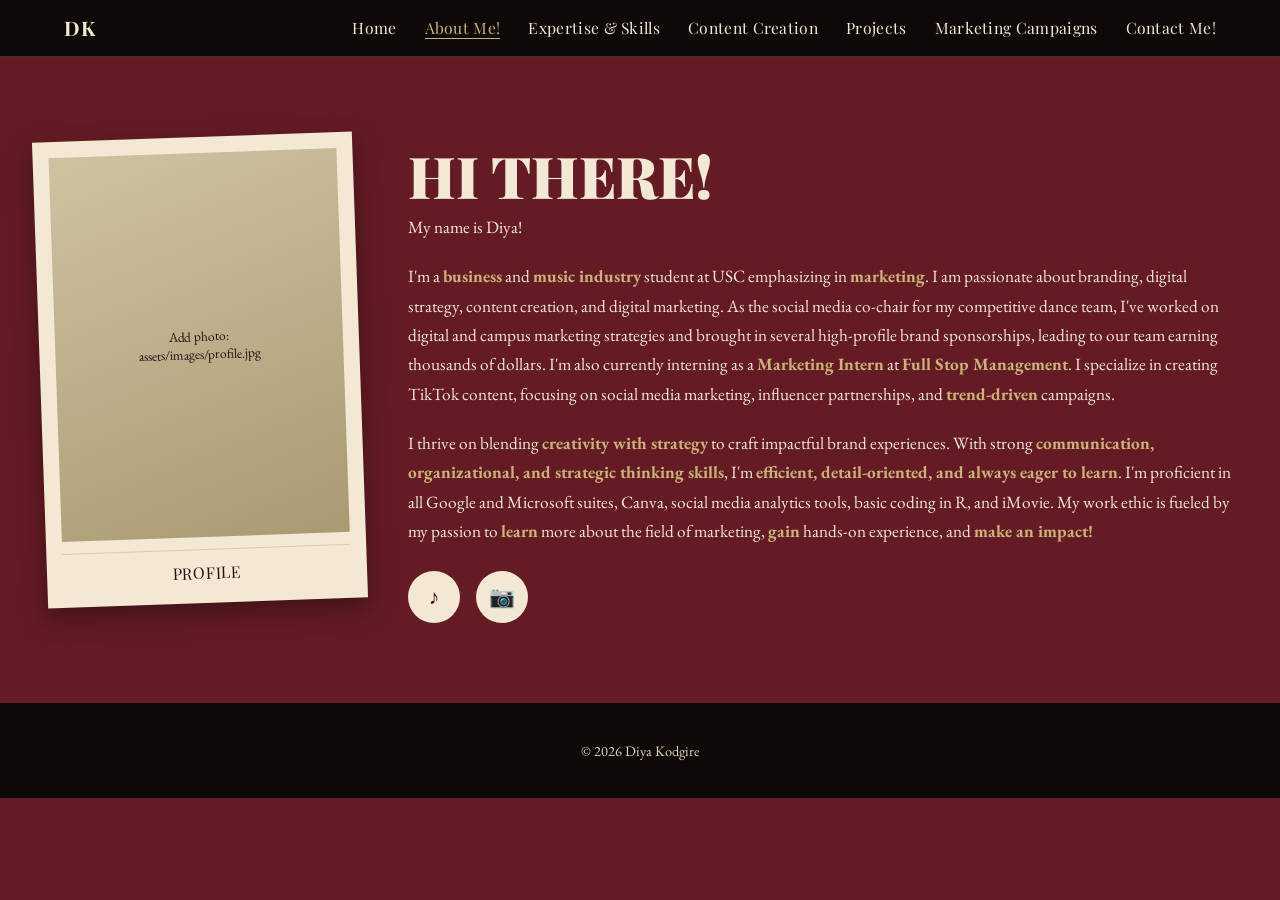
==== about.html @ 2db3b643 "Restructure into a multi-page site with a landing page and nav bar Splits the single scrolling page " ====
<!DOCTYPE html>
<html lang="en">
<head>
<meta charset="UTF-8" />
<meta name="viewport" content="width=device-width, initial-scale=1.0" />
<title>About Me! | Diya Kodgire</title>
<meta name="description" content="About Diya Kodgire — business and music industry student, marketing intern, and content creator." />
<link rel="preconnect" href="https://fonts.googleapis.com" />
<link rel="preconnect" href="https://fonts.gstatic.com" crossorigin />
<link href="https://fonts.googleapis.com/css2?family=Playfair+Display:wght@500;700;900&family=EB+Garamond:ital,wght@0,400;0,600;1,400&family=Caveat:wght@600;700&family=Special+Elite&display=swap" rel="stylesheet" />
<link rel="stylesheet" href="assets/css/style.css" />
</head>
<body>

<header class="navbar">
  <nav class="nav-inner">
    <a class="nav-brand" href="index.html">DK</a>
    <button class="nav-toggle" id="navToggle" aria-label="Toggle navigation" aria-expanded="false">
      <span></span><span></span><span></span>
    </button>
    <ul class="nav-links" id="navLinks">
      <li><a href="index.html">Home</a></li>
      <li><a href="about.html">About Me!</a></li>
      <li><a href="skills.html">Expertise &amp; Skills</a></li>
      <li><a href="content-creation.html">Content Creation</a></li>
      <li><a href="projects.html">Projects</a></li>
      <li><a href="marketing-campaigns.html">Marketing Campaigns</a></li>
      <li><a href="contact.html">Contact Me!</a></li>
    </ul>
  </nav>
</header>

<main>
  <section class="section about">
    <div class="about-grid">
      <figure class="polaroid">
        <div class="polaroid-photo placeholder-photo" data-placeholder="profile.jpg">
          <span>Add photo:<br>assets/images/profile.jpg</span>
        </div>
        <figcaption>PROFILE</figcaption>
      </figure>

      <div class="about-copy">
        <h2 class="display-heading">HI THERE!</h2>
        <p class="about-name">My name is Diya!</p>

        <p>I'm a <strong>business</strong> and <strong>music industry</strong> student at USC emphasizing in
          <strong>marketing</strong>. I am passionate about branding, digital strategy, content creation, and
          digital marketing. As the social media co-chair for my competitive dance team, I've worked on digital
          and campus marketing strategies and brought in several high-profile brand sponsorships, leading to our
          team earning thousands of dollars. I'm also currently interning as a <strong>Marketing Intern</strong>
          at <strong>Full Stop Management</strong>. I specialize in creating TikTok content, focusing on social
          media marketing, influencer partnerships, and <strong>trend-driven</strong> campaigns.</p>

        <p>I thrive on blending <strong>creativity with strategy</strong> to craft impactful brand experiences.
          With strong <strong>communication, organizational, and strategic thinking skills</strong>, I'm
          <strong>efficient, detail-oriented, and always eager to learn</strong>. I'm proficient in all Google
          and Microsoft suites, Canva, social media analytics tools, basic coding in R, and iMovie. My work
          ethic is fueled by my passion to <strong>learn</strong> more about the field of marketing,
          <strong>gain</strong> hands-on experience, and <strong>make an impact!</strong></p>

        <div class="about-icons">
          <span class="icon-circle" title="Music">&#9834;</span>
          <span class="icon-circle" title="Photography">&#128247;</span>
        </div>
      </div>
    </div>
  </section>
</main>

<footer class="site-footer">
  <p>&copy; <span id="year"></span> Diya Kodgire</p>
</footer>

<script src="assets/js/main.js"></script>
</body>
</html>
---- assets/css/style.css ----
/* ---------- Design tokens ---------- */
:root {
  --maroon-deep: #4a1017;
  --maroon: #641b24;
  --maroon-light: #7a2733;
  --cream: #f2e8d4;
  --cream-dim: #e2d5b8;
  --paper: #ece3cf;
  --paper-dark: #d8cbaa;
  --ink: #241210;
  --gold: #cbb27a;

  --font-display: 'Playfair Display', Georgia, serif;
  --font-body: 'EB Garamond', Georgia, serif;
  --font-script: 'Caveat', cursive;
  --font-mono: 'Special Elite', monospace;
}

* { box-sizing: border-box; }
html { scroll-behavior: smooth; }

body {
  margin: 0;
  font-family: var(--font-body);
  color: var(--cream);
  background: var(--maroon);
}

img { max-width: 100%; display: block; }

/* ---------- Navbar ---------- */
.navbar {
  position: sticky;
  top: 0;
  z-index: 100;
  background: #0d0908;
  border-bottom: 1px solid rgba(203, 178, 122, 0.25);
}

.nav-inner {
  max-width: 1200px;
  margin: 0 auto;
  padding: 0.9rem 1.5rem;
  display: flex;
  align-items: center;
  justify-content: space-between;
}

.nav-brand {
  font-family: var(--font-display);
  font-weight: 700;
  color: var(--cream);
  text-decoration: none;
  font-size: 1.25rem;
  letter-spacing: 0.05em;
}

.nav-links {
  list-style: none;
  display: flex;
  gap: 1.75rem;
  margin: 0;
  padding: 0;
}

.nav-links a {
  color: var(--cream);
  text-decoration: none;
  font-family: var(--font-display);
  font-size: 0.98rem;
  letter-spacing: 0.02em;
  transition: color 0.2s ease;
}

.nav-links a:hover { color: var(--gold); }

.nav-links a.active {
  color: var(--gold);
  border-bottom: 1px solid var(--gold);
}

.nav-toggle {
  display: none;
  flex-direction: column;
  gap: 5px;
  background: none;
  border: none;
  cursor: pointer;
  padding: 0.5rem;
}

.nav-toggle span {
  width: 24px;
  height: 2px;
  background: var(--cream);
  display: block;
}

/* ---------- Sections ---------- */
.section {
  padding: 5rem 1.5rem;
}

.section-heading {
  font-family: var(--font-display);
  font-weight: 700;
  font-size: clamp(1.8rem, 3vw, 2.6rem);
  margin-bottom: 0.5rem;
}

.section-note {
  font-style: italic;
  opacity: 0.75;
  max-width: 640px;
  margin: 0 0 2.5rem;
}

.section-heading.center {
  text-align: center;
  max-width: 1100px;
  margin-left: auto;
  margin-right: auto;
}

/* ---------- Hero ---------- */
.hero {
  min-height: 90vh;
  display: flex;
  align-items: center;
  justify-content: center;
  text-align: center;
  background:
    radial-gradient(ellipse at center, rgba(255,255,255,0.04), transparent 60%),
    linear-gradient(160deg, var(--maroon-light), var(--maroon-deep));
}

.hero--landing {
  min-height: 70vh;
}

.hero-title {
  font-family: var(--font-display);
  font-weight: 900;
  font-size: clamp(3rem, 9vw, 7rem);
  margin: 0;
  color: var(--cream);
  text-shadow: 3px 3px 0 rgba(0,0,0,0.35);
}

.hero-subtitle {
  font-family: var(--font-display);
  letter-spacing: 0.18em;
  text-transform: uppercase;
  font-size: clamp(0.85rem, 1.6vw, 1.3rem);
  margin: 1rem 0 0;
  color: var(--cream-dim);
}

.hero-stamp {
  font-family: var(--font-script);
  font-size: clamp(2.5rem, 6vw, 4.5rem);
  color: var(--maroon);
  -webkit-text-stroke: 1.5px var(--cream);
  margin: 1.5rem 0 0;
  transform: rotate(-2deg);
}

/* ---------- Explore (landing page nav grid) ---------- */
.explore {
  background: var(--maroon-deep);
}

.explore-grid {
  max-width: 1100px;
  margin: 2.5rem auto 0;
  display: grid;
  grid-template-columns: repeat(auto-fit, minmax(260px, 1fr));
  gap: 1.5rem;
}

.explore-card {
  display: block;
  background: rgba(242, 232, 212, 0.06);
  border: 1px solid rgba(203, 178, 122, 0.35);
  border-radius: 6px;
  padding: 1.75rem;
  text-decoration: none;
  color: var(--cream);
  transition: transform 0.2s ease, background 0.2s ease, border-color 0.2s ease;
}

.explore-card:hover {
  transform: translateY(-4px);
  background: rgba(242, 232, 212, 0.12);
  border-color: var(--gold);
}

.explore-card h3 {
  font-family: var(--font-display);
  margin: 0 0 0.6rem;
  color: var(--gold);
}

.explore-card p {
  margin: 0;
  opacity: 0.85;
  line-height: 1.5;
}

/* ---------- About ---------- */
.about-grid {
  max-width: 1200px;
  margin: 0 auto;
  display: grid;
  grid-template-columns: 320px 1fr;
  gap: 3rem;
  align-items: start;
}

.polaroid {
  background: var(--cream);
  padding: 1rem 1rem 1.25rem;
  box-shadow: 0 10px 25px rgba(0,0,0,0.35);
  transform: rotate(-2deg);
  margin: 0;
}

.polaroid-photo {
  width: 100%;
  aspect-ratio: 3 / 4;
  background: linear-gradient(160deg, #cfc2a2, #a99a72);
  display: flex;
  align-items: center;
  justify-content: center;
  color: var(--ink);
  font-family: var(--font-body);
  font-size: 0.85rem;
  text-align: center;
  padding: 1rem;
}

.polaroid figcaption {
  font-family: var(--font-display);
  color: var(--ink);
  text-align: center;
  padding-top: 0.75rem;
  border-top: 1px solid var(--paper-dark);
  margin-top: 0.75rem;
  letter-spacing: 0.05em;
}

.display-heading {
  font-family: var(--font-display);
  font-weight: 900;
  font-size: clamp(2.4rem, 5vw, 3.6rem);
  margin: 0;
}

.about-name {
  font-size: 1.4rem;
  margin: 0.25rem 0 1.5rem;
}

.about-copy p {
  line-height: 1.7;
  font-size: 1.08rem;
  margin: 0 0 1.25rem;
}

.about-copy strong { color: var(--gold); }

.about-icons {
  display: flex;
  gap: 1rem;
  margin-top: 1.5rem;
}

.icon-circle {
  width: 52px;
  height: 52px;
  border-radius: 50%;
  background: var(--cream);
  color: var(--maroon-deep);
  display: flex;
  align-items: center;
  justify-content: center;
  font-size: 1.3rem;
}

/* ---------- Skills ---------- */
.skills {
  background: var(--maroon-deep);
  padding: 0;
}

.skills-grid {
  display: grid;
  grid-template-columns: 1fr 1fr;
  min-height: 90vh;
}

.skills-illustration {
  display: flex;
  flex-direction: column;
  align-items: center;
  justify-content: center;
  padding: 3rem;
  text-align: center;
}

.acai-bowl-placeholder {
  font-size: 6rem;
  margin-bottom: 1.5rem;
}

.skills-caption {
  font-family: var(--font-script);
  font-size: 1.6rem;
  color: var(--gold);
  max-width: 320px;
  transform: rotate(-2deg);
}

.receipt {
  background: var(--paper);
  color: var(--ink);
  padding: 3.5rem 3rem;
  display: flex;
  flex-direction: column;
  justify-content: center;
  font-family: var(--font-mono);
  background-image:
    repeating-linear-gradient(rgba(0,0,0,0.015) 0 2px, transparent 2px 4px);
}

.receipt-title {
  font-family: var(--font-display);
  font-size: clamp(1.8rem, 3vw, 2.6rem);
  margin: 0 0 0.5rem;
}

.receipt-subtitle {
  font-style: italic;
  opacity: 0.75;
  margin: 0 0 1rem;
}

.receipt-rule {
  border: none;
  border-top: 2px solid var(--ink);
  margin: 1rem 0;
}

.receipt-list {
  list-style: none;
  margin: 0;
  padding: 0;
}

.receipt-list li {
  display: flex;
  justify-content: space-between;
  padding: 0.5rem 0;
  font-size: 1rem;
}

.receipt-total {
  display: flex;
  align-items: center;
  justify-content: space-between;
  margin-top: 1rem;
  gap: 1.5rem;
}

.barcode {
  flex: 1;
  height: 46px;
  background: repeating-linear-gradient(90deg, var(--ink) 0 3px, transparent 3px 6px);
}

.receipt-stamp {
  display: flex;
  align-items: center;
  gap: 0.75rem;
  font-family: var(--font-display);
  font-size: 1.2rem;
  white-space: nowrap;
}

.stamp-circle {
  border: 2px solid var(--maroon);
  color: var(--maroon);
  border-radius: 50%;
  width: 90px;
  height: 90px;
  display: flex;
  align-items: center;
  justify-content: center;
  text-align: center;
  font-size: 0.85rem;
  line-height: 1.1;
  transform: rotate(-8deg);
}

/* ---------- Content Creation ---------- */
.content-creation {
  background: var(--paper);
  color: var(--ink);
}

.content-creation .section-heading { color: var(--ink); }

.masonry {
  columns: 4 260px;
  column-gap: 1.25rem;
  max-width: 1300px;
  margin: 0 auto;
}

.masonry-item {
  break-inside: avoid;
  margin: 0 0 1.25rem;
  background: var(--cream);
  padding: 0.6rem 0.6rem 0.9rem;
  box-shadow: 0 6px 16px rgba(0,0,0,0.15);
}

.placeholder-photo {
  position: relative;
}

.masonry .placeholder-photo {
  aspect-ratio: 3 / 4;
  background: linear-gradient(160deg, #d8cca9, #b7a878);
}

.masonry-item figcaption {
  padding-top: 0.6rem;
  font-family: var(--font-display);
  font-size: 0.95rem;
  color: var(--maroon-deep);
}

/* ---------- Projects / Marketing Campaigns ---------- */
.projects, .marketing-campaigns { background: var(--maroon); }

.card-grid {
  max-width: 1100px;
  margin: 0 auto;
  display: grid;
  grid-template-columns: repeat(auto-fit, minmax(260px, 1fr));
  gap: 1.5rem;
}

.placeholder-card {
  background: rgba(242, 232, 212, 0.06);
  border: 1px dashed rgba(242, 232, 212, 0.35);
  border-radius: 6px;
  padding: 1.75rem;
}

.placeholder-card h3 {
  font-family: var(--font-display);
  margin: 0 0 0.6rem;
}

.placeholder-card p {
  opacity: 0.8;
  line-height: 1.6;
  margin: 0 0 1rem;
}

.card-tag {
  display: inline-block;
  font-family: var(--font-display);
  font-size: 0.8rem;
  letter-spacing: 0.08em;
  text-transform: uppercase;
  color: var(--gold);
  border: 1px solid var(--gold);
  border-radius: 999px;
  padding: 0.2rem 0.75rem;
}

/* ---------- Contact ---------- */
.contact { background: var(--maroon-deep); text-align: center; }

.contact-links {
  display: flex;
  gap: 1.5rem;
  justify-content: center;
  flex-wrap: wrap;
}

.contact-link {
  font-family: var(--font-display);
  color: var(--cream);
  text-decoration: none;
  border: 1px solid var(--gold);
  padding: 0.75rem 2rem;
  border-radius: 999px;
  transition: background 0.2s ease, color 0.2s ease;
}

.contact-link:hover {
  background: var(--gold);
  color: var(--maroon-deep);
}

/* ---------- Footer ---------- */
.site-footer {
  background: #0d0908;
  color: var(--cream-dim);
  text-align: center;
  padding: 1.5rem;
  font-size: 0.9rem;
}

/* ---------- Responsive ---------- */
@media (max-width: 860px) {
  .about-grid { grid-template-columns: 1fr; }
  .polaroid { max-width: 320px; margin: 0 auto; }
  .skills-grid { grid-template-columns: 1fr; }

  .nav-toggle { display: flex; }
  .nav-links {
    position: absolute;
    top: 100%;
    left: 0;
    right: 0;
    background: #0d0908;
    flex-direction: column;
    align-items: center;
    padding: 1rem 0;
    gap: 1rem;
    display: none;
  }
  .nav-links.open { display: flex; }
}
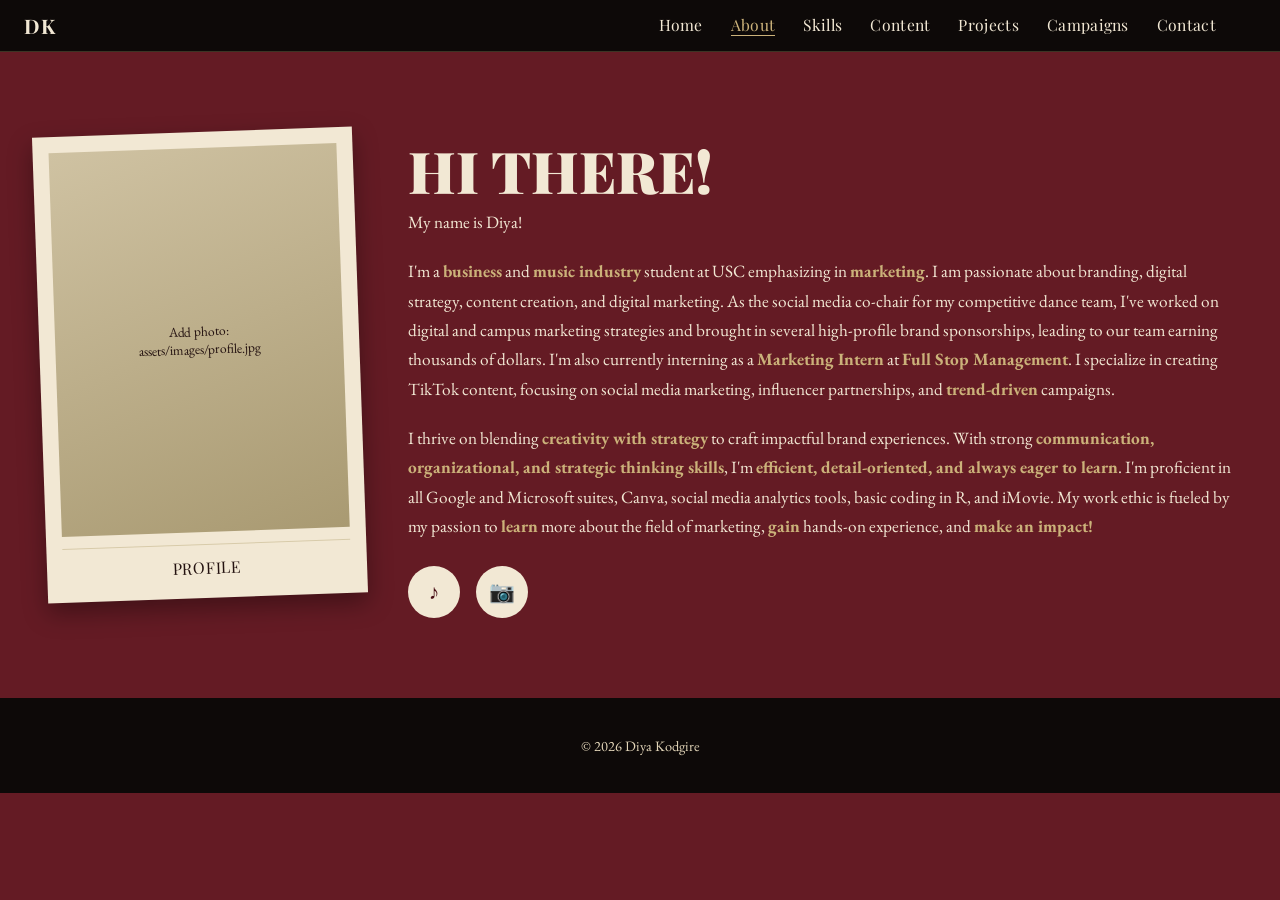
==== commit 5c62ebff: "feat: refine landing page navigation and interactions" ====
--- a/about.html
+++ b/about.html
@@ -20,12 +20,12 @@
     </button>
     <ul class="nav-links" id="navLinks">
       <li><a href="index.html">Home</a></li>
-      <li><a href="about.html">About Me!</a></li>
-      <li><a href="skills.html">Expertise &amp; Skills</a></li>
-      <li><a href="content-creation.html">Content Creation</a></li>
+      <li><a href="about.html">About</a></li>
+      <li><a href="skills.html">Skills</a></li>
+      <li><a href="content-creation.html">Content</a></li>
       <li><a href="projects.html">Projects</a></li>
-      <li><a href="marketing-campaigns.html">Marketing Campaigns</a></li>
-      <li><a href="contact.html">Contact Me!</a></li>
+      <li><a href="marketing-campaigns.html">Campaigns</a></li>
+      <li><a href="contact.html">Contact</a></li>
     </ul>
   </nav>
 </header>
--- a/assets/css/style.css
+++ b/assets/css/style.css
@@ -14,10 +14,19 @@
   --font-body: 'EB Garamond', Georgia, serif;
   --font-script: 'Caveat', cursive;
   --font-mono: 'Special Elite', monospace;
+
+  /* Approximate fallback for the sticky navbar's height, used only until
+     main.js measures the real value on load (see setNavHeight()) — keeps
+     .hero--landing correctly sized even before that first script tick. */
+  --nav-h: 58px;
 }
 
 * { box-sizing: border-box; }
 html { scroll-behavior: smooth; }
+
+@media (prefers-reduced-motion: reduce) {
+  html { scroll-behavior: auto; }
+}
 
 body {
   margin: 0;
@@ -37,16 +46,25 @@
   border-bottom: 1px solid rgba(203, 178, 122, 0.25);
 }
 
+/* .nav-inner is centered with a max-width for the link group, which also
+   pins .nav-brand inline with that centered container. Taking the brand out
+   of this flow and anchoring it straight to .navbar (its nearest positioned
+   ancestor) keeps it a fixed distance from the true viewport edge instead of
+   the centered container's edge. */
 .nav-inner {
   max-width: 1200px;
   margin: 0 auto;
   padding: 0.9rem 1.5rem;
   display: flex;
   align-items: center;
-  justify-content: space-between;
+  justify-content: flex-end;
 }
 
 .nav-brand {
+  position: absolute;
+  left: 24px;
+  top: 50%;
+  transform: translateY(-50%);
   font-family: var(--font-display);
   font-weight: 700;
   color: var(--cream);
@@ -134,17 +152,25 @@
     linear-gradient(160deg, var(--maroon-light), var(--maroon-deep));
 }
 
+/* Fills exactly the viewport space left below the sticky navbar, so the
+   hero+navbar together occupy the full screen on load and no part of the
+   next section is visible until the user scrolls — sized via calc()
+   against the navbar's real measured height (see main.js), not a fixed
+   spacer element. .scroll-cue below anchors to this, not .hero, so it
+   only ever appears on the full-screen landing hero. */
 .hero--landing {
-  min-height: 70vh;
+  position: relative;
+  min-height: calc(100svh - var(--nav-h));
 }
 
 .hero-title {
   font-family: var(--font-display);
   font-weight: 900;
-  font-size: clamp(3rem, 9vw, 7rem);
+  font-size: clamp(4rem, 13vw, 10rem);
   margin: 0;
   color: var(--cream);
   text-shadow: 3px 3px 0 rgba(0,0,0,0.35);
+  line-height: 1;
 }
 
 .hero-subtitle {
@@ -152,17 +178,57 @@
   letter-spacing: 0.18em;
   text-transform: uppercase;
   font-size: clamp(0.85rem, 1.6vw, 1.3rem);
-  margin: 1rem 0 0;
+  margin: 1.5rem 0 0;
   color: var(--cream-dim);
 }
 
-.hero-stamp {
-  font-family: var(--font-script);
-  font-size: clamp(2.5rem, 6vw, 4.5rem);
-  color: var(--maroon);
-  -webkit-text-stroke: 1.5px var(--cream);
-  margin: 1.5rem 0 0;
-  transform: rotate(-2deg);
+/* Understated invitation to scroll — sits near the bottom of the
+   full-screen hero, independent of .hero-content's own centering, and
+   never competes with the hero title/subtitle above it. */
+.scroll-cue {
+  position: absolute;
+  left: 50%;
+  bottom: max(2.25rem, env(safe-area-inset-bottom));
+  transform: translateX(-50%);
+  display: flex;
+  flex-direction: column;
+  align-items: center;
+  gap: 0.4rem;
+  color: var(--cream);
+  text-decoration: none;
+  opacity: 0.8;
+  transition: opacity 0.25s ease;
+}
+
+.scroll-cue:hover,
+.scroll-cue:focus-visible {
+  opacity: 1;
+}
+
+.scroll-cue:focus-visible {
+  outline: 2px solid var(--gold);
+  outline-offset: 6px;
+  border-radius: 4px;
+}
+
+.scroll-cue-label {
+  font-family: var(--font-body);
+  font-style: italic;
+  font-size: 0.92rem;
+  letter-spacing: 0.06em;
+}
+
+.scroll-cue-arrow {
+  animation: scroll-cue-bob 2.2s ease-in-out infinite;
+}
+
+@keyframes scroll-cue-bob {
+  0%, 100% { transform: translateY(0); opacity: 0.7; }
+  50% { transform: translateY(6px); opacity: 1; }
+}
+
+@media (prefers-reduced-motion: reduce) {
+  .scroll-cue-arrow { animation: none; }
 }
 
 /* ---------- Explore (landing page nav grid) ---------- */
@@ -179,22 +245,29 @@
 }
 
 .explore-card {
+  position: relative;
   display: block;
   background: rgba(242, 232, 212, 0.06);
   border: 1px solid rgba(203, 178, 122, 0.35);
   border-radius: 6px;
-  padding: 1.75rem;
+  padding: 1.75rem 2.75rem 1.75rem 1.75rem;
   text-decoration: none;
   color: var(--cream);
-  transition: transform 0.2s ease, background 0.2s ease, border-color 0.2s ease;
-}
-
-.explore-card:hover {
+  transition: transform 0.3s ease, background 0.3s ease, border-color 0.3s ease;
+}
+
+.explore-card:hover,
+.explore-card:focus-visible {
   transform: translateY(-4px);
   background: rgba(242, 232, 212, 0.12);
   border-color: var(--gold);
 }
 
+.explore-card:focus-visible {
+  outline: 2px solid var(--gold);
+  outline-offset: 3px;
+}
+
 .explore-card h3 {
   font-family: var(--font-display);
   margin: 0 0 0.6rem;
@@ -203,8 +276,31 @@
 
 .explore-card p {
   margin: 0;
-  opacity: 0.85;
+  color: var(--cream);
+  opacity: 0.95;
   line-height: 1.5;
+}
+
+.explore-card-arrow {
+  position: absolute;
+  right: 1.5rem;
+  top: 50%;
+  transform: translate(0, -50%);
+  color: var(--gold);
+  font-size: 1.15rem;
+  transition: transform 0.3s ease;
+}
+
+.explore-card:hover .explore-card-arrow,
+.explore-card:focus-visible .explore-card-arrow {
+  transform: translate(4px, -50%);
+}
+
+@media (prefers-reduced-motion: reduce) {
+  .explore-card,
+  .explore-card-arrow {
+    transition: none;
+  }
 }
 
 /* ---------- About ---------- */
@@ -522,6 +618,7 @@
   .polaroid { max-width: 320px; margin: 0 auto; }
   .skills-grid { grid-template-columns: 1fr; }
 
+  .nav-brand { left: 16px; }
   .nav-toggle { display: flex; }
   .nav-links {
     position: absolute;
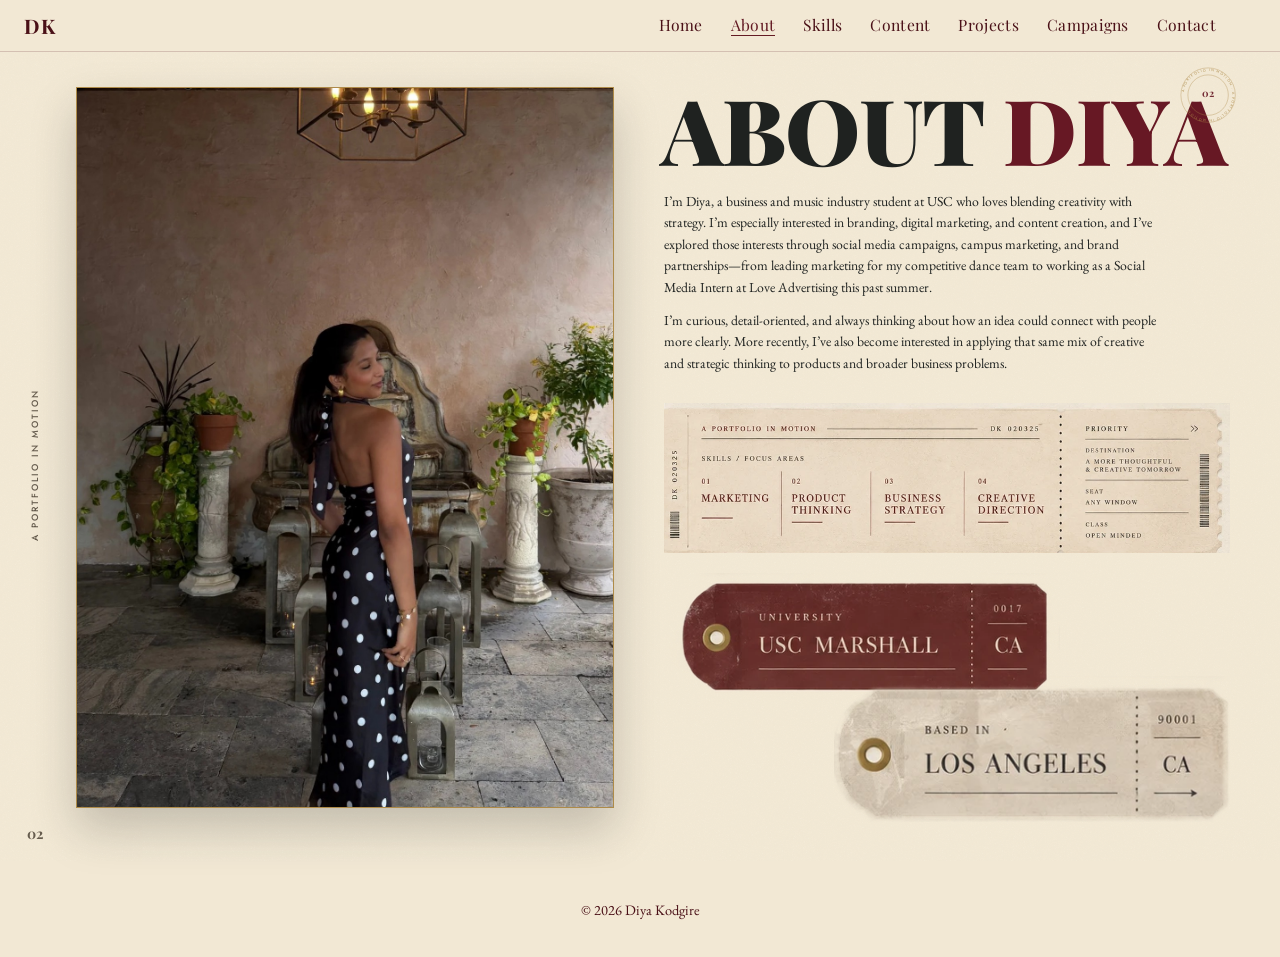
==== commit f7af5a4e: "Redesign About page as boarding-pass editorial spread Replaces the placeholder About page with the a" ====
--- a/about.html
+++ b/about.html
@@ -7,11 +7,13 @@
 <meta name="description" content="About Diya Kodgire — business and music industry student, marketing intern, and content creator." />
 <link rel="preconnect" href="https://fonts.googleapis.com" />
 <link rel="preconnect" href="https://fonts.gstatic.com" crossorigin />
-<link href="https://fonts.googleapis.com/css2?family=Playfair+Display:wght@500;700;900&family=EB+Garamond:ital,wght@0,400;0,600;1,400&family=Caveat:wght@600;700&family=Special+Elite&display=swap" rel="stylesheet" />
+<link href="https://fonts.googleapis.com/css2?family=Playfair+Display:wght@500;700;900&family=EB+Garamond:ital,wght@0,400;0,600;1,400&family=Jost:wght@400;500;600&family=Caveat:wght@600;700&family=Special+Elite&display=swap" rel="stylesheet" />
 <link rel="stylesheet" href="assets/css/style.css" />
+<link rel="stylesheet" href="assets/css/about.css" />
 </head>
-<body>
+<body class="ab-theme">
 
+<!-- Shared navbar — unchanged, real component, real links. -->
 <header class="navbar">
   <nav class="nav-inner">
     <a class="nav-brand" href="index.html">DK</a>
@@ -31,41 +33,100 @@
 </header>
 
 <main>
-  <section class="section about">
-    <div class="about-grid">
-      <figure class="polaroid">
-        <div class="polaroid-photo placeholder-photo" data-placeholder="profile.jpg">
-          <span>Add photo:<br>assets/images/profile.jpg</span>
-        </div>
-        <figcaption>PROFILE</figcaption>
+
+  <!-- About — boarding-pass editorial spread, built around the real,
+       full-body photograph. Bio copy is the approved verbatim text.
+       The ticket system is a raster asset extracted directly from the
+       approved reference mockup — decorative/editorial texture, so it's
+       aria-hidden with the real factual content carried as visually
+       hidden text right after it. -->
+  <section class="ab-spread">
+
+    <p class="ab-sidetext" aria-hidden="true">A Portfolio In Motion</p>
+    <p class="ab-folio">02</p>
+
+    <div class="ab-stamp" aria-hidden="true">
+      <svg viewBox="0 0 160 160">
+        <defs>
+          <path id="ab-stamp-circle" d="M 80,80 m -62,0 a 62,62 0 1,1 124,0 a 62,62 0 1,1 -124,0" />
+        </defs>
+        <circle cx="80" cy="80" r="70" fill="none" stroke="var(--ab-gold)" stroke-width="1" />
+        <circle cx="80" cy="80" r="52" fill="none" stroke="var(--ab-gold)" stroke-width="1" />
+        <text font-family="'Jost', sans-serif" font-size="9.2" letter-spacing="2.4" fill="var(--ab-gold)">
+          <textPath href="#ab-stamp-circle" startOffset="2%">A PORTFOLIO IN MOTION &middot; A PORTFOLIO IN MOTION</textPath>
+        </text>
+        <text x="80" y="86" text-anchor="middle" font-family="var(--font-display)" font-weight="700" font-size="26" fill="var(--ab-oxblood)">02</text>
+      </svg>
+    </div>
+
+    <div class="ab-grid">
+
+      <!-- Real photo of Diya — untouched full-body crop (ceiling/side
+           margin trimmed only). See about-restart report for the exact
+           crop box against the source image. -->
+      <figure class="ab-photo">
+        <img
+          class="ab-photo-img"
+          src="assets/images/about/portrait.jpg"
+          alt="Diya Kodgire standing in a sunlit courtyard in a black and white polka-dot dress, looking back over her shoulder and smiling, with a stone fountain, potted plants, and a hanging chandelier behind her."
+        />
       </figure>
 
-      <div class="about-copy">
-        <h2 class="display-heading">HI THERE!</h2>
-        <p class="about-name">My name is Diya!</p>
+      <div class="ab-main">
+        <h1 class="ab-heading"><span class="ab-heading-charcoal">About</span> <span class="ab-heading-oxblood">Diya</span></h1>
 
-        <p>I'm a <strong>business</strong> and <strong>music industry</strong> student at USC emphasizing in
-          <strong>marketing</strong>. I am passionate about branding, digital strategy, content creation, and
-          digital marketing. As the social media co-chair for my competitive dance team, I've worked on digital
-          and campus marketing strategies and brought in several high-profile brand sponsorships, leading to our
-          team earning thousands of dollars. I'm also currently interning as a <strong>Marketing Intern</strong>
-          at <strong>Full Stop Management</strong>. I specialize in creating TikTok content, focusing on social
-          media marketing, influencer partnerships, and <strong>trend-driven</strong> campaigns.</p>
+        <div class="ab-bio">
+          <p>I&rsquo;m Diya, a business and music industry student at USC who loves blending creativity with
+            strategy. I&rsquo;m especially interested in branding, digital marketing, and content creation, and
+            I&rsquo;ve explored those interests through social media campaigns, campus marketing, and brand
+            partnerships&mdash;from leading marketing for my competitive dance team to working as a Social Media
+            Intern at Love Advertising this past summer.</p>
+          <p>I&rsquo;m curious, detail-oriented, and always thinking about how an idea could connect with people
+            more clearly. More recently, I&rsquo;ve also become interested in applying that same mix of creative
+            and strategic thinking to products and broader business problems.</p>
+        </div>
 
-        <p>I thrive on blending <strong>creativity with strategy</strong> to craft impactful brand experiences.
-          With strong <strong>communication, organizational, and strategic thinking skills</strong>, I'm
-          <strong>efficient, detail-oriented, and always eager to learn</strong>. I'm proficient in all Google
-          and Microsoft suites, Canva, social media analytics tools, basic coding in R, and iMovie. My work
-          ethic is fueled by my passion to <strong>learn</strong> more about the field of marketing,
-          <strong>gain</strong> hands-on experience, and <strong>make an impact!</strong></p>
+        <!-- Ticket system: three separate assets, each extracted directly
+             from the approved reference mockup (crop only — no redrawing,
+             retyping, recoloring, or reconstruction). Decorative/editorial
+             texture only; all three are aria-hidden since they aren't the
+             accessible source of the factual content below them. -->
+        <img
+          class="ab-pass-img"
+          src="assets/images/about/ticket-pass.png"
+          alt=""
+          aria-hidden="true"
+          width="961"
+          height="255"
+        />
+        <div class="ab-tags-wrap">
+          <img
+            class="ab-tag-usc"
+            src="assets/images/about/tag-usc.png"
+            alt=""
+            aria-hidden="true"
+            width="489"
+            height="149"
+          />
+          <img
+            class="ab-tag-la"
+            src="assets/images/about/tag-la.png"
+            alt=""
+            aria-hidden="true"
+            width="403"
+            height="149"
+          />
+        </div>
+        <p class="ab-ticket-fallback-text">
+          Marketing. Product Thinking. Business Strategy. Creative Direction.
+          USC Marshall. Los Angeles.
+        </p>
+      </div>
 
-        <div class="about-icons">
-          <span class="icon-circle" title="Music">&#9834;</span>
-          <span class="icon-circle" title="Photography">&#128247;</span>
-        </div>
-      </div>
     </div>
+
   </section>
+
 </main>
 
 <footer class="site-footer">
--- a/assets/css/style.css
+++ b/assets/css/style.css
@@ -42,8 +42,8 @@
   position: sticky;
   top: 0;
   z-index: 100;
-  background: #0d0908;
-  border-bottom: 1px solid rgba(203, 178, 122, 0.25);
+  background: var(--cream);
+  border-bottom: 1px solid rgba(74, 16, 23, 0.18);
 }
 
 /* .nav-inner is centered with a max-width for the link group, which also
@@ -67,12 +67,17 @@
   transform: translateY(-50%);
   font-family: var(--font-display);
   font-weight: 700;
-  color: var(--cream);
+  color: var(--maroon-deep);
   text-decoration: none;
   font-size: 1.25rem;
   letter-spacing: 0.05em;
 }
 
+.nav-brand:hover,
+.nav-brand:focus-visible {
+  color: var(--maroon);
+}
+
 .nav-links {
   list-style: none;
   display: flex;
@@ -82,7 +87,7 @@
 }
 
 .nav-links a {
-  color: var(--cream);
+  color: var(--maroon-deep);
   text-decoration: none;
   font-family: var(--font-display);
   font-size: 0.98rem;
@@ -90,11 +95,18 @@
   transition: color 0.2s ease;
 }
 
-.nav-links a:hover { color: var(--gold); }
+.nav-links a:hover { color: var(--maroon); }
 
 .nav-links a.active {
-  color: var(--gold);
-  border-bottom: 1px solid var(--gold);
+  color: var(--maroon);
+  border-bottom: 1px solid var(--maroon);
+}
+
+.nav-brand:focus-visible,
+.nav-links a:focus-visible,
+.nav-toggle:focus-visible {
+  outline: 2px solid var(--maroon-deep);
+  outline-offset: 3px;
 }
 
 .nav-toggle {
@@ -110,7 +122,7 @@
 .nav-toggle span {
   width: 24px;
   height: 2px;
-  background: var(--cream);
+  background: var(--maroon-deep);
   display: block;
 }
 
@@ -182,18 +194,34 @@
   color: var(--cream-dim);
 }
 
-/* Understated invitation to scroll — sits near the bottom of the
-   full-screen hero, independent of .hero-content's own centering, and
-   never competes with the hero title/subtitle above it. */
+/* Reserves real space below the subtitle — .hero-content is the box
+   .hero's flex centering actually centers, so padding here (not margin,
+   which wouldn't affect that centered box's own size) shifts the visible
+   name/subtitle upward as a unit, guaranteeing clearance from
+   .scroll-cue below regardless of viewport height. Sized so even at its
+   minimum (short laptop heights) it clears .scroll-cue's own worst-case
+   height (~50px, at bottom:36px max) with the required 80-100px to
+   spare: 140px - 50px - 36px = 54px, comfortably inside that range once
+   .scroll-cue's real (smaller) height is accounted for — verified
+   directly against rendered geometry, not just this arithmetic. */
+.hero-content {
+  padding-bottom: clamp(96px, 14vh, 140px);
+}
+
+/* Understated invitation to scroll. Positioned independently of
+   .hero-content (own layout container, own absolute placement against
+   .hero--landing below) — never via margins/flex-spacing relative to the
+   name block, so the two can never visually compete regardless of
+   viewport height. */
 .scroll-cue {
   position: absolute;
   left: 50%;
-  bottom: max(2.25rem, env(safe-area-inset-bottom));
+  bottom: clamp(20px, 3vh, 36px);
   transform: translateX(-50%);
   display: flex;
   flex-direction: column;
   align-items: center;
-  gap: 0.4rem;
+  gap: 7px;
   color: var(--cream);
   text-decoration: none;
   opacity: 0.8;
@@ -218,13 +246,18 @@
   letter-spacing: 0.06em;
 }
 
+/* The arrow is the ONLY thing that ever animates here, and only via
+   translateY — .scroll-cue itself (the centering element, translateX(-50%))
+   never gets an animated transform, so the two can never fight each
+   other or visibly jump/reset. No opacity in the loop either, so there's
+   nothing to read as flashing/flickering — just a slow, steady bob. */
 .scroll-cue-arrow {
-  animation: scroll-cue-bob 2.2s ease-in-out infinite;
+  animation: scroll-cue-bob 1.8s ease-in-out infinite;
 }
 
 @keyframes scroll-cue-bob {
-  0%, 100% { transform: translateY(0); opacity: 0.7; }
-  50% { transform: translateY(6px); opacity: 1; }
+  0%, 100% { transform: translateY(0); }
+  50% { transform: translateY(4px); }
 }
 
 @media (prefers-reduced-motion: reduce) {
@@ -605,11 +638,15 @@
 
 /* ---------- Footer ---------- */
 .site-footer {
-  background: #0d0908;
-  color: var(--cream-dim);
+  background: var(--cream);
+  color: var(--maroon-deep);
   text-align: center;
   padding: 1.5rem;
   font-size: 0.9rem;
+}
+
+.site-footer p {
+  color: var(--maroon-deep);
 }
 
 /* ---------- Responsive ---------- */
@@ -625,7 +662,8 @@
     top: 100%;
     left: 0;
     right: 0;
-    background: #0d0908;
+    background: var(--cream);
+    border-bottom: 1px solid rgba(74, 16, 23, 0.18);
     flex-direction: column;
     align-items: center;
     padding: 1rem 0;
--- a/assets/css/about.css
+++ b/assets/css/about.css
@@ -0,0 +1,264 @@
+/* ==========================================================================
+   About — boarding-pass editorial spread, recomposed around the real,
+   full-body photograph (no second photo available — the reference is used
+   only for editorial character: ticket/tag treatment, typography, palette,
+   paper layering — not as a positional template). Portrait keeps its
+   natural ~0.745 vertical ratio at ~42% of page width; the right column
+   (heading, bio, boarding pass, staggered tags) sits in normal document
+   flow under the photo — no forced height-matching or bottom alignment,
+   the generously sized staggered tags simply bring the layout close to
+   the photo's bottom edge on their own. Movement is a visual metaphor via
+   ticket/tag typography, a circular stamp, and a vertical "A Portfolio In
+   Motion" sidetext — no literal travel props, no invented
+   destinations/seats/priorities.
+   The shared .navbar/.site-footer are untouched real components (see
+   style.css) — this page-scoped sheet only styles .ab-* below.
+
+   Responsive approach (matching Home/Contact): 1440px is the approved
+   desktop composition and is frozen pixel-for-pixel. From 1440 down to
+   861px every structural value below is expressed in vw — computed
+   directly from its approved 1440px pixel value (px/1440*100) — so the
+   spread scales as one locked-proportion unit, like a poster shrinking:
+   nothing re-wraps differently than the desktop design, it's the same
+   design at a smaller size. At ≤860px — the same breakpoint the shared
+   .navbar, Contact, and Home already use — the spread recomposes into a
+   single stacked column (photo, then heading/bio/ticket) with its own
+   fixed (non-vw) sizes; the purely decorative vertical sidetext is
+   dropped there since it's tied to the wide horizontal spread, not the
+   content.
+   ========================================================================== */
+
+:root {
+  --ab-charcoal: #1f2220;
+  --ab-oxblood: #671824;
+  --ab-gold: #ae8b49;
+  --ab-ink-dim: #665c4e;
+}
+
+.ab-theme { background: var(--cream); margin: 0; }
+
+.ab-spread {
+  position: relative;
+  background: var(--cream) url('../images/home/paper-grain.png');
+  background-size: 220px 220px;
+  color: var(--ab-charcoal);
+  width: 100%;
+  padding: 2.7778vw 0 3.0556vw;
+}
+
+/* ---------- Restrained folio + sidetext + stamp ---------- */
+.ab-sidetext {
+  position: absolute;
+  left: 2.2222vw;
+  top: 6.1111vw;
+  bottom: 4.8611vw;
+  margin: 0;
+  writing-mode: vertical-rl;
+  transform: rotate(180deg);
+  display: flex;
+  align-items: center;
+  justify-content: center;
+  font-family: 'Jost', sans-serif;
+  font-weight: 500;
+  font-size: clamp(8px, 0.7111vw, 10.24px);
+  letter-spacing: 0.22em;
+  text-transform: uppercase;
+  color: var(--ab-ink-dim);
+  white-space: nowrap;
+}
+
+.ab-folio {
+  position: absolute;
+  left: 2.0833vw;
+  bottom: 1.3889vw;
+  margin: 0;
+  font-family: var(--font-display);
+  font-weight: 700;
+  font-size: clamp(9px, 1.1111vw, 16px);
+  color: var(--ab-ink-dim);
+}
+
+.ab-stamp {
+  position: absolute;
+  top: 0.9722vw;
+  right: 3.1944vw;
+  width: 4.8611vw;
+  height: 4.8611vw;
+  opacity: 0.9;
+  z-index: 2;
+}
+
+/* ---------- Main asymmetric grid: full-body photo | content ---------- */
+.ab-grid {
+  display: grid;
+  grid-template-columns: 42.0139vw 1fr;
+  column-gap: 3.8889vw;
+  padding: 0 3.8889vw 0 5.9722vw;
+  align-items: start;
+}
+
+.ab-photo {
+  position: relative;
+  margin: 0;
+  padding: 0;
+  line-height: 0;
+  border: 1px solid var(--ab-gold);
+  box-shadow: 0 1.6667vw 3.3333vw rgba(31, 34, 32, 0.22);
+}
+.ab-photo-img {
+  display: block;
+  width: 100%;
+  height: auto;
+}
+
+.ab-main { padding-top: 0; }
+
+.ab-heading {
+  margin: 0 0 0 -0.2083vw;
+  font-family: var(--font-display);
+  font-weight: 900;
+  font-size: 7.1111vw;
+  line-height: 0.92;
+  letter-spacing: -0.006em;
+  text-transform: uppercase;
+  white-space: nowrap;
+}
+.ab-heading-charcoal { color: var(--ab-charcoal); }
+.ab-heading-oxblood { color: var(--ab-oxblood); }
+
+.ab-bio {
+  margin-top: 1.5278vw;
+  max-width: 38.8889vw;
+}
+.ab-bio p {
+  margin: 0 0 0.9028vw;
+  font-family: var(--font-body);
+  font-size: clamp(13px, 1.0778vw, 15.52px);
+  line-height: 1.56;
+  color: var(--ab-charcoal);
+}
+.ab-bio p:last-child { margin-bottom: 0; }
+
+/* ---------- Ticket system: three separate raster assets, each extracted
+   directly (pixel crop only — no redraw/retype/recolor/reconstruction)
+   from the approved reference mockup. Decorative/editorial texture, so
+   all three images are aria-hidden; the factual content they depict (the
+   four focus areas, USC Marshall, Los Angeles) is carried as real,
+   visually-hidden text right after them for screen readers. Static
+   images, not interactive.
+
+   >860px: the pass runs the full column width directly under the bio.
+   The two tags form a staggered pair below it — USC left-aligned, Los
+   Angeles right-aligned and pulled up to overlap USC's bottom edge — sized
+   generously (not stretched; each keeps its own natural aspect ratio) so
+   together they read as loose physical objects filling the column, landing
+   the last tag close to the photo's bottom edge without forcing an exact
+   alignment. ---------- */
+.ab-pass-img {
+  display: block;
+  margin-top: 2.2222vw;
+  width: 100%;
+  height: auto;
+}
+
+.ab-tags-wrap {
+  display: flex;
+  flex-direction: column;
+  margin-top: 1.5278vw;
+}
+.ab-tag-usc,
+.ab-tag-la {
+  display: block;
+  width: 70%;
+  height: auto;
+}
+.ab-tag-usc { align-self: flex-start; }
+.ab-tag-la {
+  align-self: flex-end;
+  margin-top: -1.3889vw;
+  position: relative;
+  z-index: 2;
+}
+
+.ab-ticket-fallback-text {
+  position: absolute;
+  width: 1px;
+  height: 1px;
+  padding: 0;
+  margin: -1px;
+  overflow: hidden;
+  clip: rect(0, 0, 0, 0);
+  white-space: nowrap;
+  border: 0;
+}
+
+/* ==========================================================================
+   ≤860px — recomposed single stacked column. The vw scale above is tuned
+   for a 1440px raster; rather than let the portrait, masthead-scale
+   heading, and editorial margin furniture (sidetext, box-shadow) shrink
+   past the point of being well-proportioned on a phone, this swaps to
+   fixed mobile sizes, the same recomposition philosophy as Home/Contact.
+   The shared .navbar's own ≤860px hamburger behavior (style.css) is
+   untouched and unrelated to this block.
+   ========================================================================== */
+@media (max-width: 860px) {
+  .ab-spread { padding: 20px 0 36px; }
+
+  /* Decorative margin flourish tied to the wide horizontal spread —
+     doesn't translate to a stacked column, so it's dropped rather than
+     shrunk into illegibility. */
+  .ab-sidetext { display: none; }
+
+  .ab-folio {
+    left: 20px;
+    bottom: 16px;
+    font-size: 0.85rem;
+  }
+
+  .ab-stamp {
+    top: 16px;
+    right: 20px;
+    width: 46px;
+    height: 46px;
+  }
+
+  .ab-grid {
+    display: block;
+    padding: 0 20px;
+  }
+
+  .ab-photo {
+    box-shadow: 0 14px 28px rgba(31, 34, 32, 0.2);
+  }
+
+  .ab-main { margin-top: 28px; }
+
+  .ab-heading {
+    margin: 0;
+    font-size: 3.4rem;
+    line-height: 0.96;
+    white-space: normal;
+  }
+
+  .ab-bio {
+    margin-top: 18px;
+    max-width: none;
+  }
+  .ab-bio p {
+    font-size: 1rem;
+    margin-bottom: 14px;
+  }
+
+  .ab-pass-img { margin-top: 26px; }
+
+  .ab-tags-wrap {
+    display: block;
+    margin-top: 18px;
+  }
+  .ab-tag-usc,
+  .ab-tag-la {
+    width: 100%;
+    margin-top: 0;
+  }
+  .ab-tag-usc { margin-bottom: 14px; }
+}
